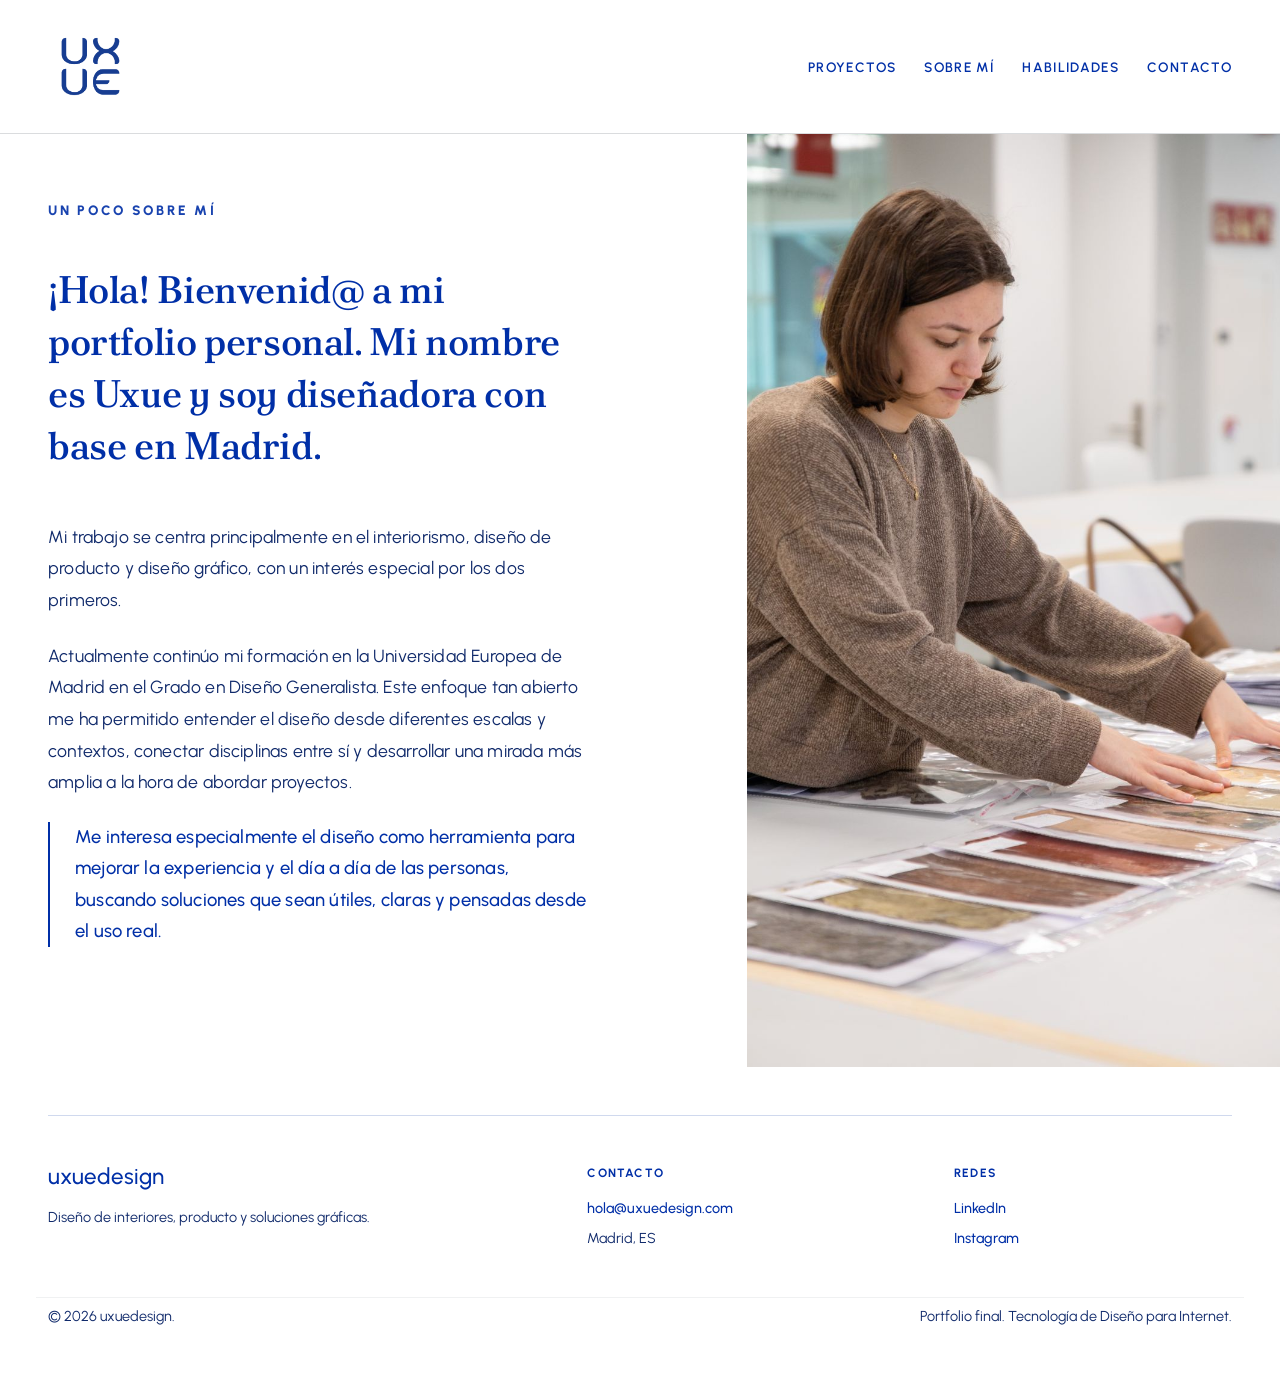
==== about.html @ 24bd2b3d "About Creo la sección "sobre mí" y su respectivo css. Me doy cuenta de que no he tenido el diseño mo" ====
<!doctype html>
<html lang="es">
  <head>
    <meta charset="UTF-8" />
    <meta name="viewport" content="width=device-width, initial-scale=1.0" />
    <title>about | uxuedesign</title>
    <!--Google fonts-->
    <link rel="preconnect" href="https://fonts.googleapis.com" />
    <link rel="preconnect" href="https://fonts.gstatic.com" crossorigin />
    <!--Títulos: Poltawski Nowi, Texto: Urbanist-->
    <link
      href="https://fonts.googleapis.com/css2?family=Poltawski+Nowy:ital,wght@0,400..700;1,400..700&family=Urbanist:ital,wght@0,100..900;1,100..900&display=swap"
      rel="stylesheet"
    />
    <!--CSS de Bootstrap-->
    <link
      href="https://cdn.jsdelivr.net/npm/bootstrap@5.3.0/dist/css/bootstrap.min.css"
      rel="stylesheet"
    />
    <!--Mi CSS-->
    <link rel="stylesheet" href="css/main.css" />

    <!--Favicon-->
    <link rel="icon" type="image/png" href="img/logouxue.png" />
  </head>
  <body>
    <!--Navbar y logo-->
    <header
      class="cabecera-principal position-absolute top-0 start-0 w-100 py-4 border-bottom border-secondary border-opacity-25"
    >
      <div
        class="container-fluid px-4 px-lg-5 d-flex justify-content-between align-items-center"
      >
        <a href="index.html" class="enlace-logo">
          <img src="img/logouxue.png" alt="Uxue Design Logo" class="logo" />
        </a>
        <nav class="navegacion-minima">
          <a href="proyectos.html" class="enlace-nav me-4 active">Proyectos</a>
          <a href="about.html" class="enlace-nav me-4">Sobre mí</a>
          <a href="index.html#habilidades" class="enlace-nav me-4"
            >Habilidades</a
          >
          <a href="#contacto" class="enlace-nav">Contacto</a>
        </nav>
      </div>
    </header>
    <!--Texto sobre mí-->
    <main id="sobre-mi" class="seccion-sobre-mi container-fluid p-0">
      <div class="row g-0 align-items-stretch">
        <div
          class="col-12 col-lg-7 columna-texto-sobre px-5 px-lg-5 d-flex flex-column"
        >
          <div class="bloque-manifiesto max-width-editorial">
            <span class="etiqueta-sobre text-uppercase d-block"
              >Un poco sobre mí</span
            >

            <h2 class="saludo-sobre mb-5">
              ¡Hola! Bienvenid@ a mi portfolio personal. Mi nombre es Uxue y soy
              diseñadora con base en Madrid.
            </h2>

            <p class="cuerpo-sobre mb-4">
              Mi trabajo se centra principalmente en el interiorismo, diseño de
              producto y diseño gráfico, con un interés especial por los dos
              primeros.
            </p>

            <p class="cuerpo-sobre mb-4">
              Actualmente continúo mi formación en la Universidad Europea de
              Madrid en el Grado en Diseño Generalista. Este enfoque tan abierto
              me ha permitido entender el diseño desde diferentes escalas y
              contextos, conectar disciplinas entre sí y desarrollar una mirada
              más amplia a la hora de abordar proyectos.
            </p>

            <p class="cuerpo-sobre destacable mb-0">
              Me interesa especialmente el diseño como herramienta para mejorar
              la experiencia y el día a día de las personas, buscando soluciones
              que sean útiles, claras y pensadas desde el uso real.
            </p>
          </div>
        </div>
        <!--Foto aboout-->
        <div class="col-12 col-lg-5 columna-imagen-sobre d-none d-lg-block">
          <div class="contenedor-imagen-bloque">
            <img
              src="img/fotohero.jpeg"
              alt="Uxue - Espacio de trabajo e inspiración"
              class="imagen-sobre-fit"
            />
            <div class="capa-filtro-sobre"></div>
          </div>
        </div>
      </div>
    </main>
    <!--Footer-->
    <footer
      class="pie-pagina container-fluid px-4 px-lg-5 py-5 d-none d-md-block"
    >
      <div class="row">
        <div class="col-12"><div class="linea-separadora-fina mb-5"></div></div>
      </div>
      <div class="row g-4 align-items-start pb-5">
        <div class="col-12 col-md-5 text-md-start text-center">
          <h4 class="titulo-footer mb-3">uxuedesign</h4>
          <p class="descripcion-footer">
            Diseño de interiores, producto y soluciones gráficas.
          </p>
        </div>
        <div class="col-12 col-sm-6 col-md-4 text-md-start text-center ps-md-5">
          <span class="subtitulo-footer text-uppercase d-block mb-3"
            >Contacto</span
          >
          <a
            href="mailto:hola@uxuedesign.com"
            class="enlace-footer d-block mb-2"
            >hola@uxuedesign.com</a
          >
          <span class="info-plana-footer d-block">Madrid, ES</span>
        </div>
        <div class="col-12 col-sm-6 col-md-3 text-md-start text-center">
          <span class="subtitulo-footer text-uppercase d-block mb-3"
            >Redes</span
          >
          <a
            href="https://www.linkedin.com/in/uxue-moyano-mart%C3%AD/"
            target="_blank"
            rel="noopener"
            class="enlace-footer d-block mb-2"
            >LinkedIn</a
          >
          <a
            href="https://www.instagram.com/uxuedesign/"
            target="_blank"
            rel="noopener"
            class="enlace-footer d-block"
            >Instagram</a
          >
        </div>
      </div>
      <div
        class="row pb-4 pt-2 border-top border-secondary border-opacity-10 text-md-start text-center"
      >
        <div
          class="col-12 d-flex flex-column flex-md-row justify-content-between gap-2"
        >
          <span class="texto-copyright">© 2026 uxuedesign.</span>
          <span class="texto-copyright"
            >Portfolio final. Tecnología de Diseño para Internet.</span
          >
        </div>
      </div>
    </footer>

    <footer
      class="pie-pagina-compacto container-fluid px-4 pb-4 pt-2 d-block d-md-none"
    >
      <div class="linea-separadora-fina mb-4"></div>
      <div
        class="d-flex flex-column flex-sm-row justify-content-between align-items-center gap-3 text-center text-sm-start"
      >
        <div class="bloque-copy-corto">
          <span class="texto-copyright-min d-block">© 2026 uxuedesign</span>
          <span class="texto-sub-min">Tecnología de Diseño para Internet.</span>
        </div>
        <div class="redes-minimas d-flex gap-4">
          <a
            href="https://www.linkedin.com/in/uxue-moyano-mart%C3%AD/"
            target="_blank"
            rel="noopener"
            class="enlace-min-footer"
            >LinkedIn</a
          >
          <a
            href="https://www.instagram.com/uxuedesign/"
            target="_blank"
            rel="noopener"
            class="enlace-min-footer"
            >Instagram</a
          >
        </div>
      </div>
    </footer>
    <!--JavaScript de Bootstrap-->
    <script src="https://cdn.jsdelivr.net/npm/bootstrap@5.3.0/dist/js/bootstrap.bundle.min.js"></script>
    <!--Mi JavaScript-->
    <script src="js/proyectos.js"></script>
  </body>
</html>
---- css/main.css ----
/* Enlaces de CSS */

@import "variables.css";
@import "components/proyectos.css";
@import "components/footer.css";
@import "components/about.css";

/* General */

body {
  background-color: var(--fondo);
  color: var(--azul-vibrante);
  font-family: var(--fuente-cuerpo);
}

/* Navbar */

.cabecera-principal {
  z-index: 10;
  background-color: var(--fondo);
}

.cabecera-principal1 {
  z-index: 10;
}

.logo {
  width: 85px;
  height: 85px;
  object-fit: contain;
}

.enlace-nav {
  font-family: var(--fuente-cuerpo);
  font-weight: 600;
  color: var(--azul-vibrante);
  text-decoration: none;
  font-size: 0.85rem;
  letter-spacing: 0.1em;
  text-transform: uppercase;
}

/* Hero */

.seccion-hero {
  min-height: 100vh;
}

.columna-imagen {
  min-height: 50vh;
  position: relative;
}

.imagen-hero-fondo {
  width: 100%;
  height: 100vh;
  display: block;
  object-fit: cover;
}

.columna-contenido {
  background-color: var(--color-fondo);
  min-height: 50vh;
}

/* Tipografías y botones */

.titulo-principal {
  font-family: var(--fuente-titulos);
  font-weight: 500;
  color: var(--azul-vibrante);
  font-size: calc(1.8rem + 1.5vw);
  line-height: 1.2;
}

.descripcion-hero {
  font-family: var(--fuente-cuerpo);
  color: var(--azul-texto);
  font-size: calc(1rem + 0.2vw);
  line-height: 1.5;
  max-width: 480px;
}

.border-top-azul {
  border-top: 1px solid var(--lineas);
  width: 100%;
}

.enlace-secundario-nav {
  font-family: var(--fuente-cuerpo);
  font-weight: 600;
  font-size: 0.75rem;
  letter-spacing: 0.08em;
  color: var(--azul-texto);
  text-decoration: none;
}

.btn-portfolio-pildora {
  font-family: var(--fuente-cuerpo);
  font-weight: 600;
  font-size: 0.8rem;
  letter-spacing: 0.05em;
  text-transform: uppercase;
  color: var(--fondo);
  background-color: var(--azul-vibrante);
  padding: 0.75rem 2rem;
  border-radius: 50px;
  border: 1px solid var(--azul-texto);
}
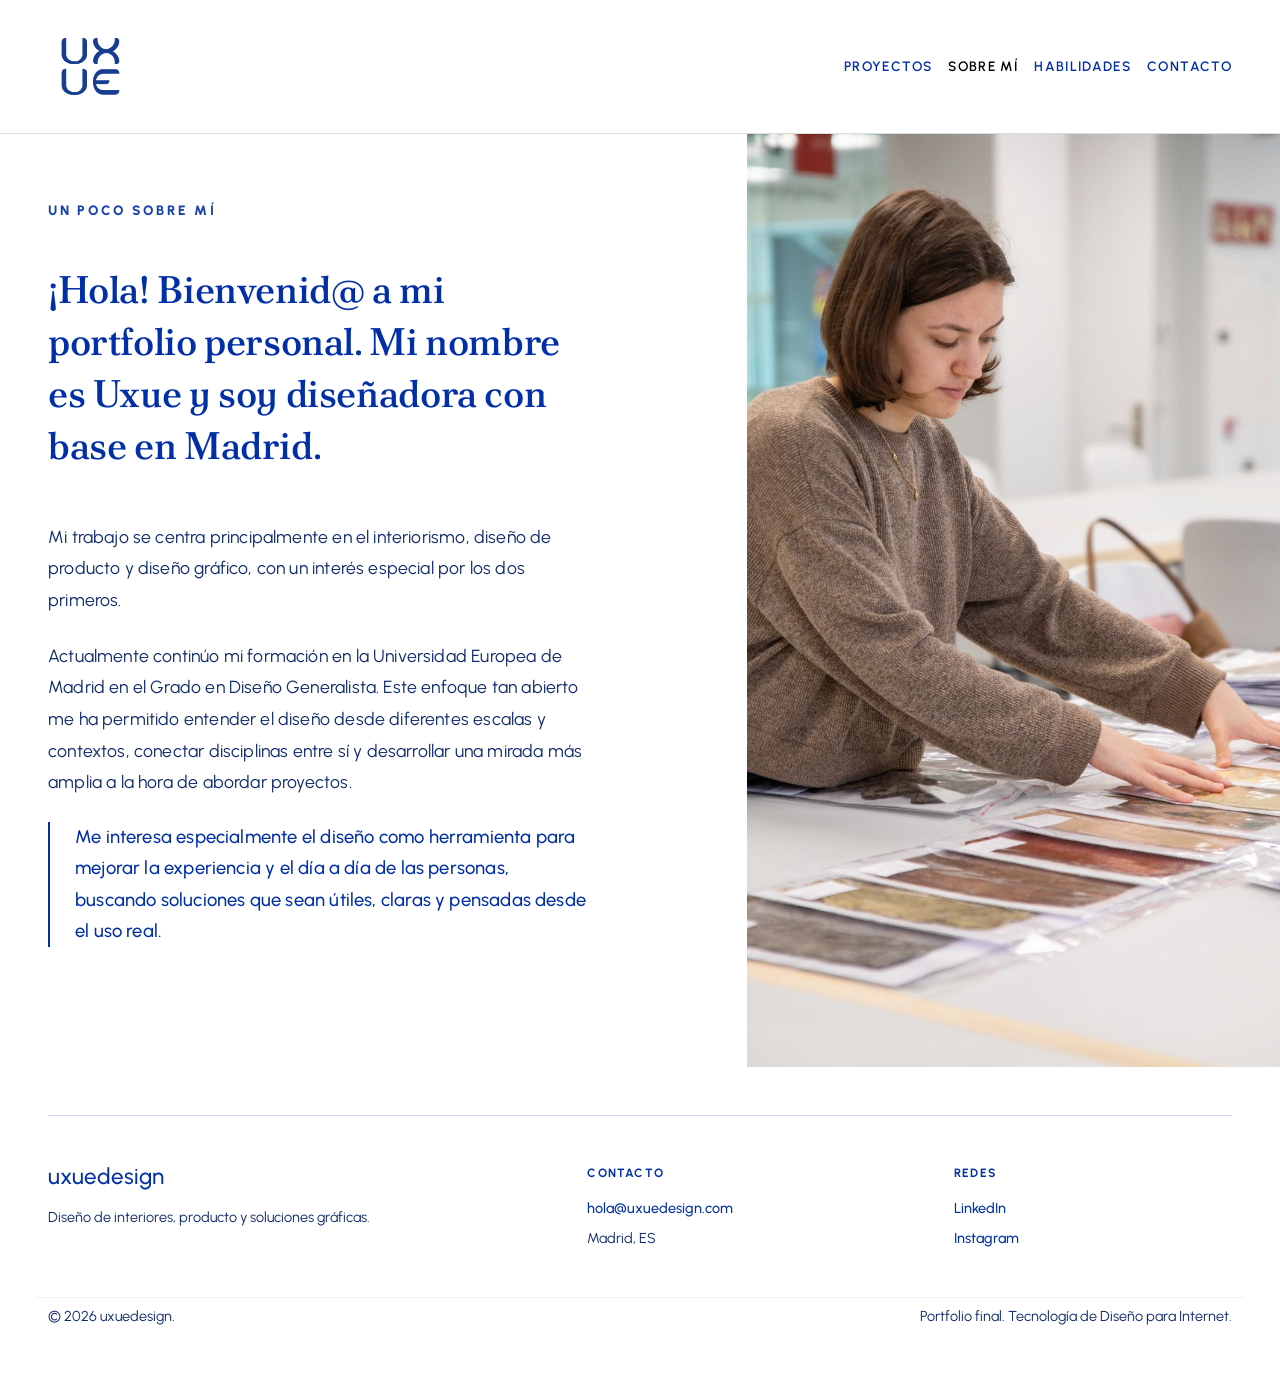
==== commit 533434ce: "Proyectos responsive Hago que la página de proyectos se adapte a móvil y a Ipad. Creo el menú hambur" ====
--- a/about.html
+++ b/about.html
@@ -26,24 +26,43 @@
   <body>
     <!--Navbar y logo-->
     <header
-      class="cabecera-principal position-absolute top-0 start-0 w-100 py-4 border-bottom border-secondary border-opacity-25"
+      class="cabecera-principal navbar navbar-expand-md position-absolute top-0 start-0 w-100 py-4 border-bottom border-secondary border-opacity-25"
     >
       <div
         class="container-fluid px-4 px-lg-5 d-flex justify-content-between align-items-center"
       >
-        <a href="index.html" class="enlace-logo">
+        <a href="index.html" class="enlace-logo navbar-brand p-0 m-0">
           <img src="img/logouxue.png" alt="Uxue Design Logo" class="logo" />
         </a>
-        <nav class="navegacion-minima">
-          <a href="proyectos.html" class="enlace-nav me-4 active">Proyectos</a>
-          <a href="about.html" class="enlace-nav me-4">Sobre mí</a>
-          <a href="index.html#habilidades" class="enlace-nav me-4"
-            >Habilidades</a
-          >
-          <a href="#contacto" class="enlace-nav">Contacto</a>
-        </nav>
+
+        <button
+          class="navbar-toggler"
+          type="button"
+          data-bs-toggle="collapse"
+          data-bs-target="#menuPrincipal"
+          aria-controls="menuPrincipal"
+          aria-expanded="false"
+          aria-label="Toggle navigation"
+        >
+          <span class="navbar-toggler-icon"></span>
+        </button>
+
+        <div
+          class="collapse navbar-collapse justify-content-end"
+          id="menuPrincipal"
+        >
+          <nav class="navegacion-minima navbar-nav pt-3 pt-md-0">
+            <a href="proyectos.html" class="enlace-nav nav-link">Proyectos</a>
+            <a href="about.html" class="enlace-nav nav-link active">Sobre mí</a>
+            <a href="index.html#habilidades" class="enlace-nav nav-link"
+              >Habilidades</a
+            >
+            <a href="#contacto" class="enlace-nav nav-link pe-0">Contacto</a>
+          </nav>
+        </div>
       </div>
     </header>
+
     <!--Texto sobre mí-->
     <main id="sobre-mi" class="seccion-sobre-mi container-fluid p-0">
       <div class="row g-0 align-items-stretch">
--- a/css/main.css
+++ b/css/main.css
@@ -4,6 +4,7 @@
 @import "components/proyectos.css";
 @import "components/footer.css";
 @import "components/about.css";
+@import "components/menu.css";
 
 /* General */
 
@@ -58,6 +59,17 @@
   object-fit: cover;
 }
 
+.capa-filtro-hero {
+  position: absolute;
+  top: 0;
+  left: 0;
+  width: 100%;
+  height: 100%;
+  background-color: rgba(0, 47, 167, 0.4); /* Tu azul vibrante translúcido */
+  z-index: 1;
+  pointer-events: none;
+}
+
 .columna-contenido {
   background-color: var(--color-fondo);
   min-height: 50vh;
@@ -107,3 +119,55 @@
   border-radius: 50px;
   border: 1px solid var(--azul-texto);
 }
+
+/* -- Responsive -- */
+
+.titulo-principal {
+  font-size: 3rem;
+  font-family: var(--fuente-cuerpo);
+}
+
+.titulo-secundario-hero {
+  font-size: 2.5rem;
+  font-family: var(--fuente-titulos);
+}
+
+/* Contacto blanco */
+.cabecera-adaptativa .enlace-nav {
+  color: #ffffff !important;
+}
+
+/* Línea sutil decorativa para el menú intermedio de móvil */
+.border-bottom-fino {
+  border-bottom: 1px solid var(--lineas);
+  width: 100%;
+}
+
+@media (min-width: 768px) {
+  .cabecera-adaptativa .enlace-nav {
+    color: var(--azul-vibrante) !important;
+  }
+
+  .titulo-secundario-hero {
+    font-size: 3rem !important;
+    margin-bottom: 1.5rem !important;
+  }
+
+  .bloque-informacion {
+    justify-content: flex-end !important;
+    gap: 1.5rem !important; /* Estrecha la separación entre h2, texto y enlaces */
+    margin-bottom: 2.5rem !important; /* Hueco limpio antes del botón de proyectos */
+  }
+
+  .bloque-informacion .enlaces-secundarios {
+    margin-top: 1rem !important;
+  }
+}
+
+/* Logo más pequeño en móvil */
+@media (max-width: 767px) {
+  .logo {
+    width: 60px;
+    height: 60px;
+  }
+}
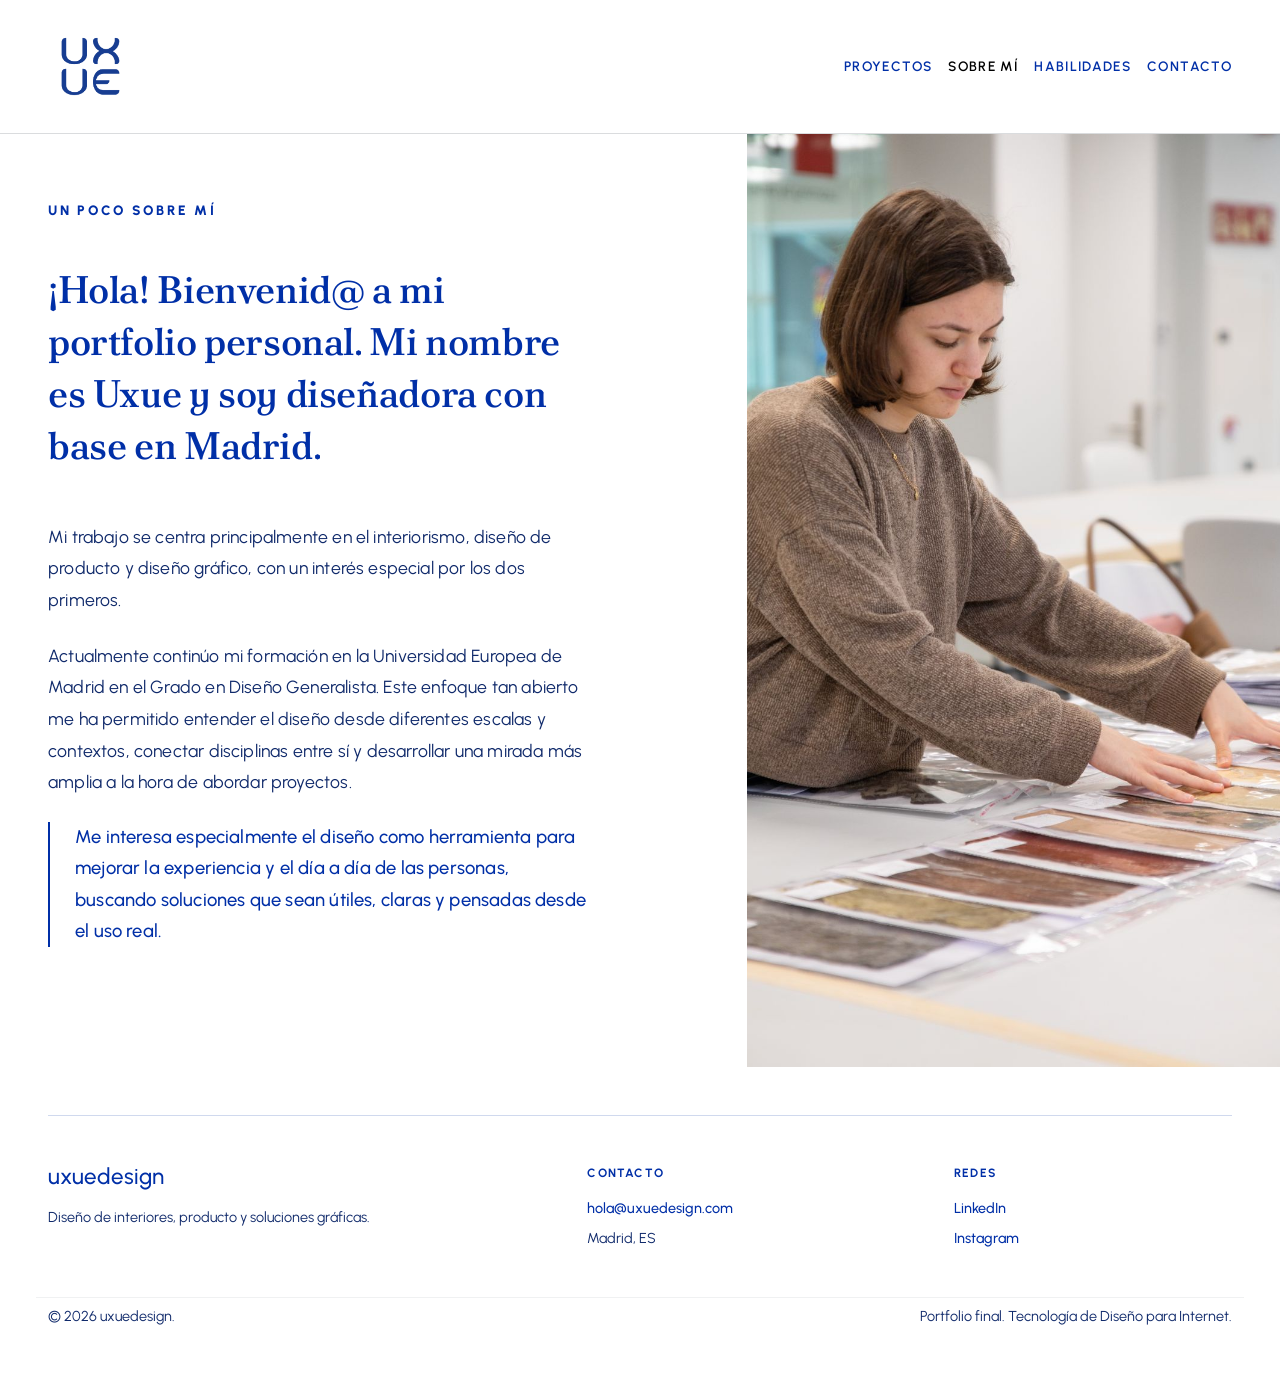
==== commit 5265b87c: "Páginas de proyectos, animaciones y retoques finales Creación de las páginas de proyectos en html y " ====
--- a/about.html
+++ b/about.html
@@ -54,10 +54,12 @@
           <nav class="navegacion-minima navbar-nav pt-3 pt-md-0">
             <a href="proyectos.html" class="enlace-nav nav-link">Proyectos</a>
             <a href="about.html" class="enlace-nav nav-link active">Sobre mí</a>
-            <a href="index.html#habilidades" class="enlace-nav nav-link"
+            <a href="habilidades.html" class="enlace-nav nav-link"
               >Habilidades</a
             >
-            <a href="#contacto" class="enlace-nav nav-link pe-0">Contacto</a>
+            <a href="contacto.html" class="enlace-nav nav-link pe-0"
+              >Contacto</a
+            >
           </nav>
         </div>
       </div>
@@ -65,27 +67,33 @@
 
     <!--Texto sobre mí-->
     <main id="sobre-mi" class="seccion-sobre-mi container-fluid p-0">
-      <div class="row g-0 align-items-stretch">
+      <div class="row g-0 align-items-stretch position-relative">
         <div
-          class="col-12 col-lg-7 columna-texto-sobre px-5 px-lg-5 d-flex flex-column"
-        >
-          <div class="bloque-manifiesto max-width-editorial">
-            <span class="etiqueta-sobre text-uppercase d-block"
+          class="col-12 col-lg-7 columna-texto-sobre px-4 px-sm-5 d-flex flex-column"
+        >
+          <div
+            class="bloque-manifiesto max-width-editorial bloque-cabecera-sobre"
+          >
+            <span
+              class="etiqueta-sobre text-uppercase d-block aparicion elemento-oculto"
               >Un poco sobre mí</span
             >
-
-            <h2 class="saludo-sobre mb-5">
+            <h2 class="saludo-sobre mb-5 scroll aparicion elemento-oculto">
               ¡Hola! Bienvenid@ a mi portfolio personal. Mi nombre es Uxue y soy
               diseñadora con base en Madrid.
             </h2>
-
-            <p class="cuerpo-sobre mb-4">
+          </div>
+
+          <div
+            class="bloque-manifiesto max-width-editorial bloque-cuerpo-sobre"
+          >
+            <p class="cuerpo-sobre mb-4 scroll">
               Mi trabajo se centra principalmente en el interiorismo, diseño de
               producto y diseño gráfico, con un interés especial por los dos
               primeros.
             </p>
 
-            <p class="cuerpo-sobre mb-4">
+            <p class="cuerpo-sobre mb-4 scroll">
               Actualmente continúo mi formación en la Universidad Europea de
               Madrid en el Grado en Diseño Generalista. Este enfoque tan abierto
               me ha permitido entender el diseño desde diferentes escalas y
@@ -93,19 +101,19 @@
               más amplia a la hora de abordar proyectos.
             </p>
 
-            <p class="cuerpo-sobre destacable mb-0">
+            <p class="cuerpo-sobre destacable mb-0 scroll">
               Me interesa especialmente el diseño como herramienta para mejorar
               la experiencia y el día a día de las personas, buscando soluciones
               que sean útiles, claras y pensadas desde el uso real.
             </p>
           </div>
         </div>
-        <!--Foto aboout-->
-        <div class="col-12 col-lg-5 columna-imagen-sobre d-none d-lg-block">
+
+        <div class="col-12 col-lg-5 columna-imagen-sobre">
           <div class="contenedor-imagen-bloque">
             <img
               src="img/fotohero.jpeg"
-              alt="Uxue - Espacio de trabajo e inspiración"
+              alt="Fotografía de Uxue trabajando con biomateriales"
               class="imagen-sobre-fit"
             />
             <div class="capa-filtro-sobre"></div>
@@ -205,5 +213,6 @@
     <script src="https://cdn.jsdelivr.net/npm/bootstrap@5.3.0/dist/js/bootstrap.bundle.min.js"></script>
     <!--Mi JavaScript-->
     <script src="js/proyectos.js"></script>
+    <script src="js/animaciones.js"></script>
   </body>
 </html>
--- a/css/main.css
+++ b/css/main.css
@@ -1,10 +1,13 @@
 /* Enlaces de CSS */
 
-@import "variables.css";
-@import "components/proyectos.css";
+@import "components/variables.css";
 @import "components/footer.css";
-@import "components/about.css";
 @import "components/menu.css";
+@import "páginas/proyectos.css";
+@import "páginas/about.css";
+@import "páginas/contacto.css";
+@import "páginas/habilidades.css";
+@import "páginas/proyectosind.css";
 
 /* General */
 
@@ -12,23 +15,6 @@
   background-color: var(--fondo);
   color: var(--azul-vibrante);
   font-family: var(--fuente-cuerpo);
-}
-
-/* Navbar */
-
-.cabecera-principal {
-  z-index: 10;
-  background-color: var(--fondo);
-}
-
-.cabecera-principal1 {
-  z-index: 10;
-}
-
-.logo {
-  width: 85px;
-  height: 85px;
-  object-fit: contain;
 }
 
 .enlace-nav {
@@ -40,6 +26,8 @@
   letter-spacing: 0.1em;
   text-transform: uppercase;
 }
+
+/* --Home-- */
 
 /* Hero */
 
@@ -65,7 +53,7 @@
   left: 0;
   width: 100%;
   height: 100%;
-  background-color: rgba(0, 47, 167, 0.4); /* Tu azul vibrante translúcido */
+  background-color: var(--filtro);
   z-index: 1;
   pointer-events: none;
 }
@@ -119,6 +107,24 @@
   border-radius: 50px;
   border: 1px solid var(--azul-texto);
 }
+.btn-portfolio-pildora,
+.enlace-secundario-nav,
+.enlace-nav,
+.filtro-item,
+.tarjeta-proyecto {
+  transition:
+    transform 0.3s cubic-bezier(0.25, 1, 0.5, 1),
+    opacity 0.3s ease;
+  display: inline-block;
+}
+.btn-portfolio-pildora:hover,
+.enlace-secundario-nav:hover,
+.enlace-nav:hover,
+.filtro-item:hover,
+.tarjeta-proyecto:hover {
+  transform: scale(1.03);
+  opacity: 0.95;
+}
 
 /* -- Responsive -- */
 
@@ -132,42 +138,48 @@
   font-family: var(--fuente-titulos);
 }
 
-/* Contacto blanco */
-.cabecera-adaptativa .enlace-nav {
-  color: #ffffff !important;
-}
-
-/* Línea sutil decorativa para el menú intermedio de móvil */
-.border-bottom-fino {
-  border-bottom: 1px solid var(--lineas);
-  width: 100%;
-}
-
 @media (min-width: 768px) {
-  .cabecera-adaptativa .enlace-nav {
-    color: var(--azul-vibrante) !important;
-  }
-
   .titulo-secundario-hero {
-    font-size: 3rem !important;
-    margin-bottom: 1.5rem !important;
+    font-size: 3rem;
+    margin-bottom: 1.5rem;
   }
 
   .bloque-informacion {
-    justify-content: flex-end !important;
-    gap: 1.5rem !important; /* Estrecha la separación entre h2, texto y enlaces */
-    margin-bottom: 2.5rem !important; /* Hueco limpio antes del botón de proyectos */
+    justify-content: flex-end;
+    gap: 1.5rem;
+    margin-bottom: 2.5rem;
   }
 
   .bloque-informacion .enlaces-secundarios {
-    margin-top: 1rem !important;
+    margin-top: 1rem;
   }
 }
 
-/* Logo más pequeño en móvil */
-@media (max-width: 767px) {
-  .logo {
-    width: 60px;
-    height: 60px;
+/*Animaciones con JavaScript*/
+
+.elemento-oculto {
+  opacity: 0;
+  transform: translateY(30px);
+  transition:
+    opacity 0.8s ease,
+    transform 0.8s ease;
+}
+
+.elemento-visible {
+  opacity: 1;
+  transform: translateY(0);
+}
+
+.animacion-saltito {
+  animation: saltitoConstante 2s infinite ease-in-out;
+}
+
+@keyframes saltitoConstante {
+  0%,
+  100% {
+    transform: translateY(0);
+  }
+  50% {
+    transform: translateY(-8px);
   }
 }
